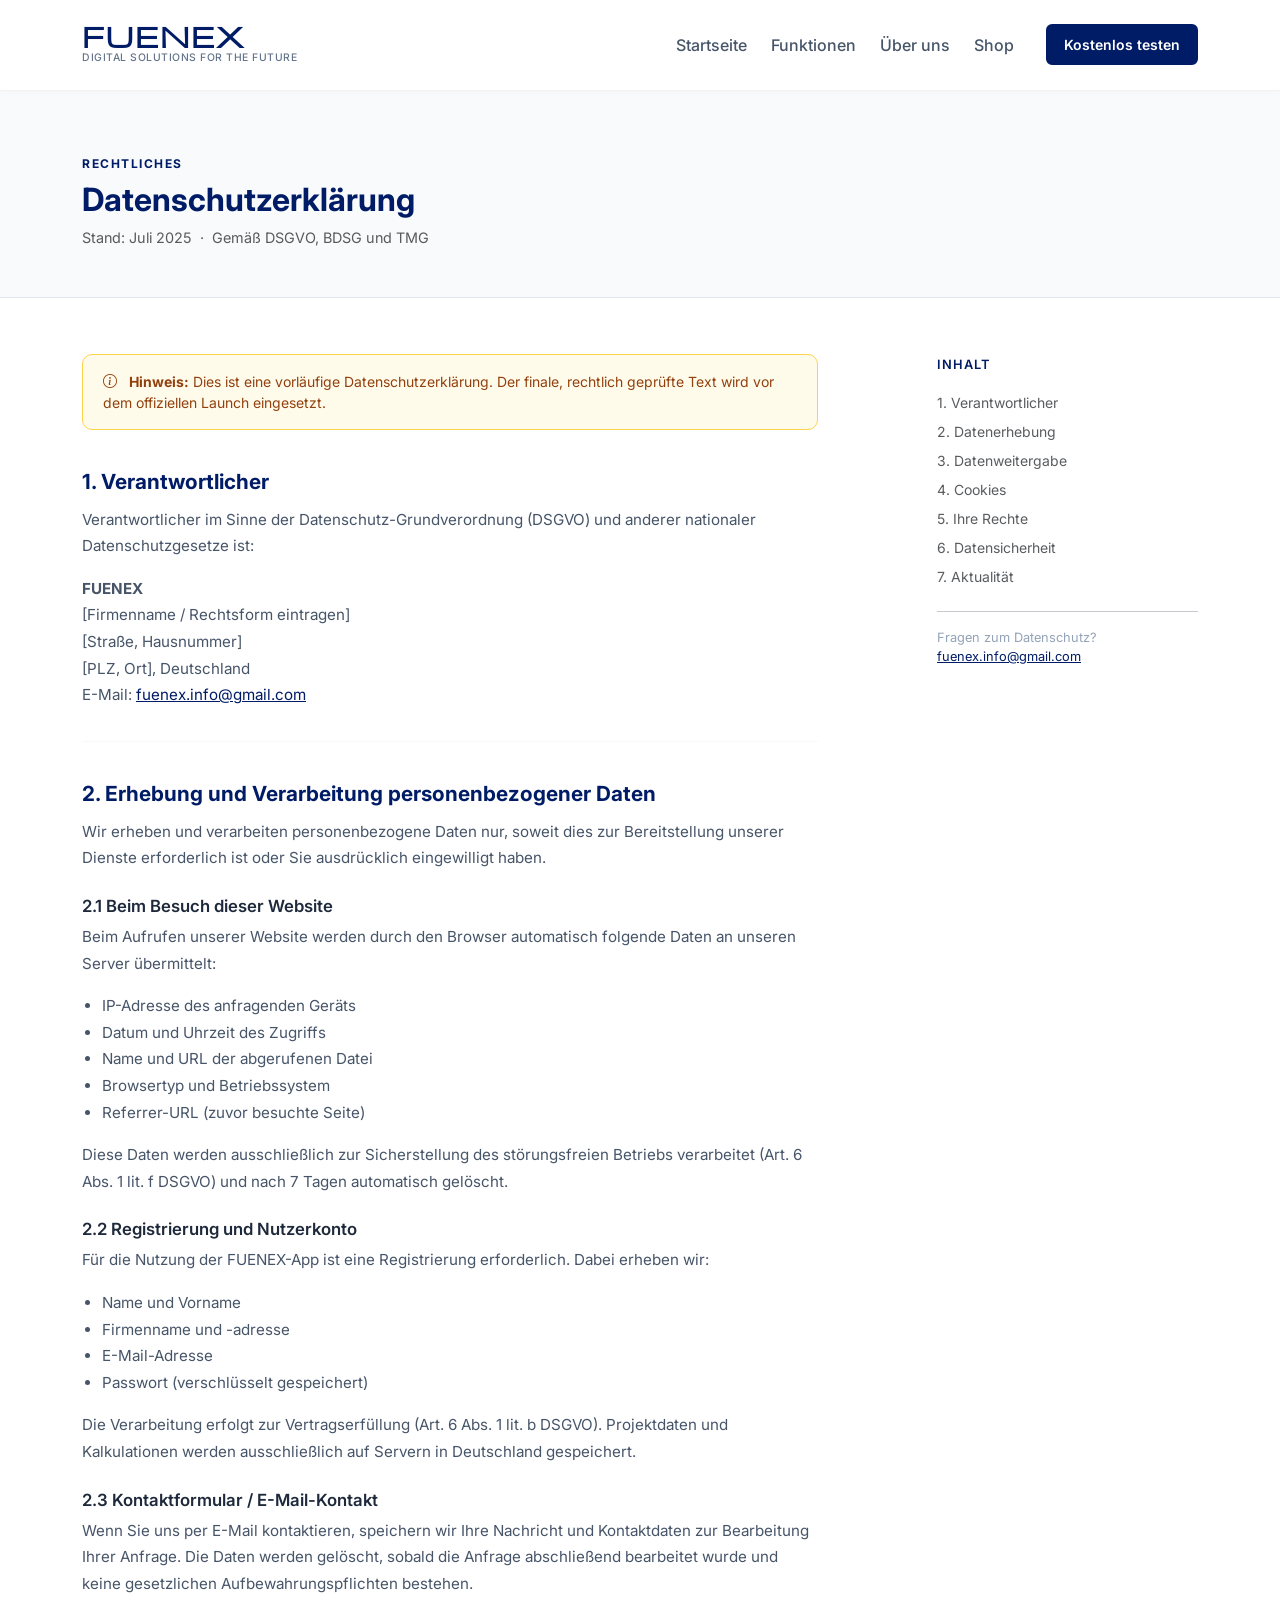
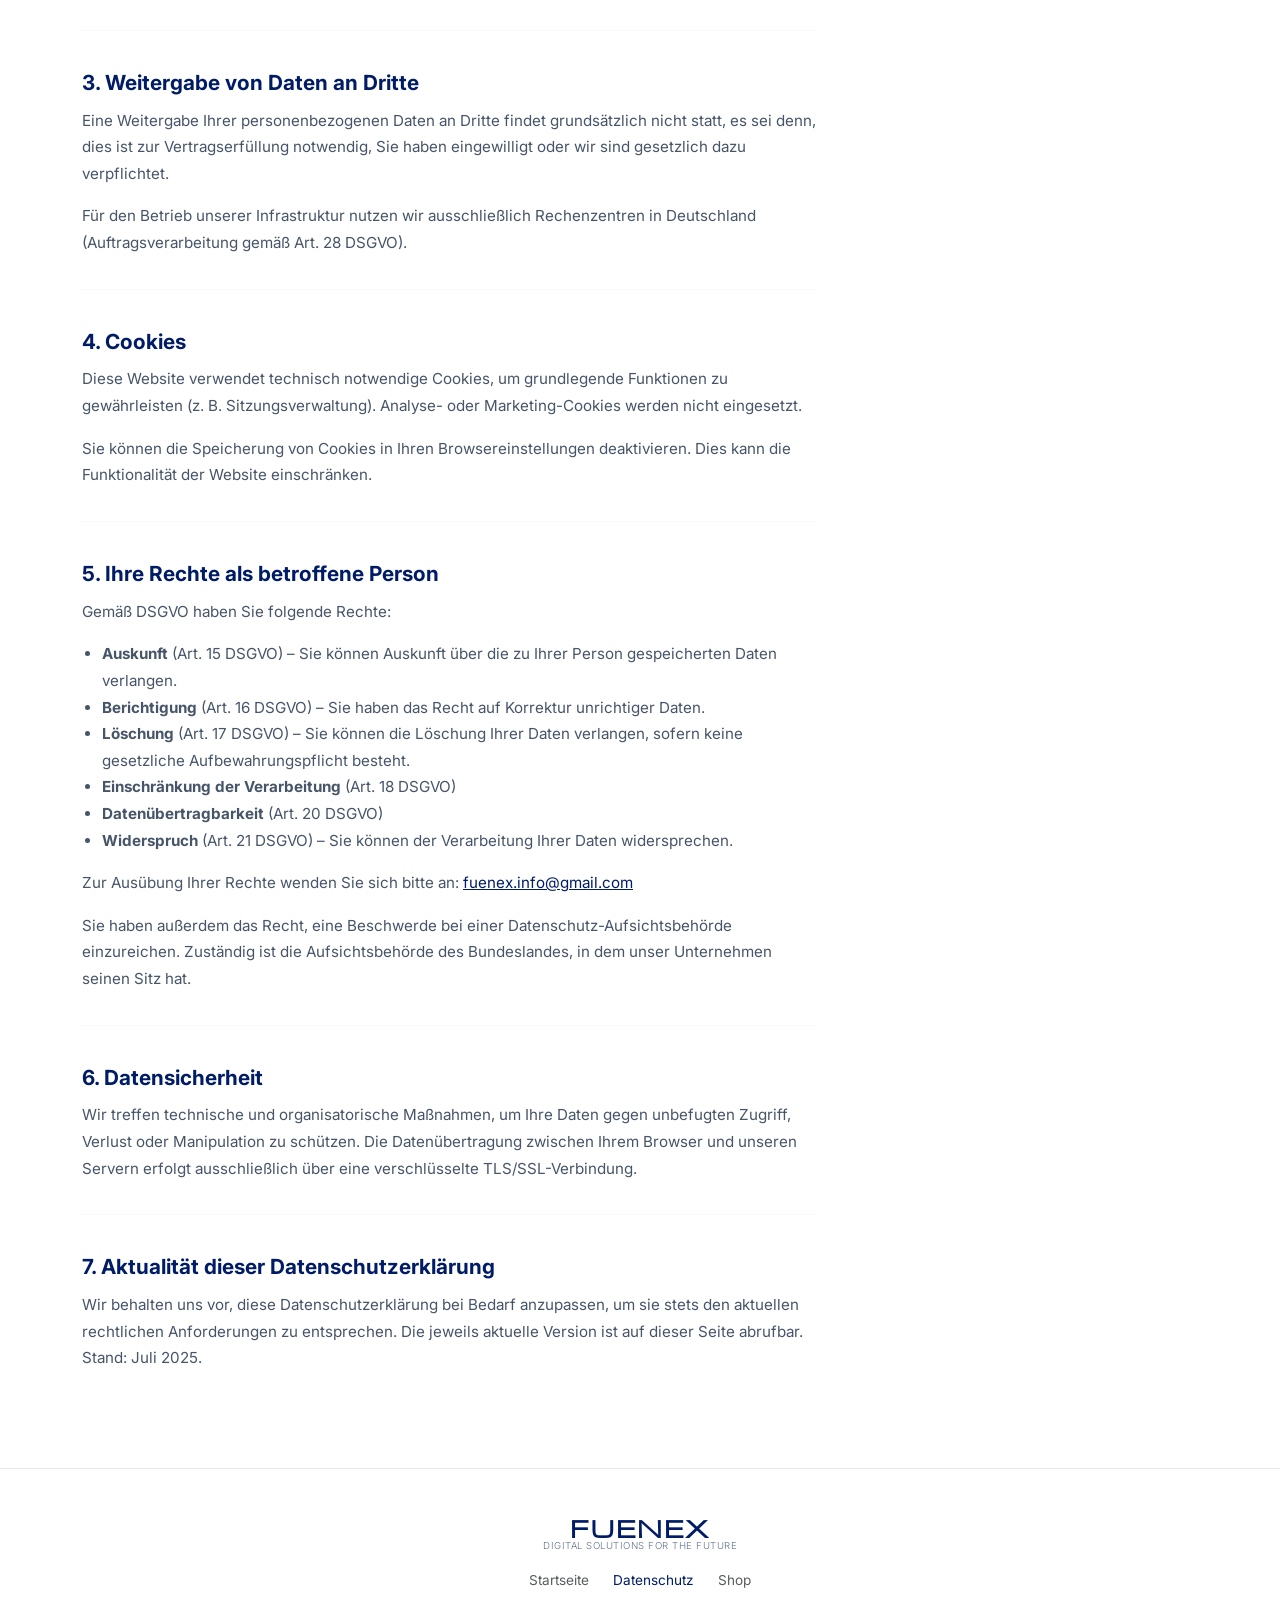
==== datenschutz.html @ 5beebcda "add 2 seite" ====
<!DOCTYPE html>
<html lang="de">

<head>
    <meta charset="UTF-8">
    <meta name="viewport" content="width=device-width, initial-scale=1.0">
    <title>Datenschutzerklärung | FUENEX</title>
    <meta name="description" content="Datenschutzerklärung der FUENEX-Plattform – Informationen zur Verarbeitung personenbezogener Daten gemäß DSGVO.">
    <link rel="canonical" href="https://fuenex.de/datenschutz">
    <meta name="robots" content="noindex, follow">
    <link rel="icon" type="image/svg+xml"
        href="data:image/svg+xml,<svg xmlns=%22http://www.w3.org/2000/svg%22 viewBox=%220 0 100 100%22><rect width=%22100%22 height=%22100%22 rx=%2225%22 fill=%22%23001C66%22/><text y=%2272%22 x=%2227%22 font-family=%22Inter, sans-serif%22 font-size=%2265%22 font-weight=%22800%22 fill=%22%23FFFFFF%22>F</text></svg>">
    <link href="https://cdn.jsdelivr.net/npm/bootstrap@5.3.2/dist/css/bootstrap.min.css" rel="stylesheet">
    <link href="https://cdn.jsdelivr.net/npm/bootstrap-icons@1.11.1/font/bootstrap-icons.css" rel="stylesheet">
    <link rel="preconnect" href="https://fonts.googleapis.com">
    <link rel="preconnect" href="https://fonts.gstatic.com" crossorigin>
    <link href="https://fonts.googleapis.com/css2?family=Inter:wght@300;400;500;600;700;800&family=Michroma&display=swap" rel="stylesheet">
    <link rel="stylesheet" href="styles.css">
    <style>
        html {
            scroll-behavior: smooth;
            scroll-padding-top: 85px;
        }
        .sticky-navbar {
            position: sticky;
            top: 0;
            z-index: 1030;
            background-color: rgba(255, 255, 255, 0.95);
            backdrop-filter: blur(8px);
            border-bottom: 1px solid rgba(0, 0, 0, 0.05);
            box-shadow: 0 2px 10px rgba(0, 0, 0, 0.02);
        }
        .navbar-nav .nav-link {
            color: #475569;
            font-weight: 500;
            transition: color 0.2s ease;
        }
        .navbar-nav .nav-link:hover,
        .navbar-nav .nav-link:focus {
            color: #001C66;
        }
        .page-hero {
            padding: 4rem 0 3rem;
            background-color: #f8fafc;
            border-bottom: 1px solid #e2e8f0;
        }
        .legal-content {
            padding: 3.5rem 0 5rem;
        }
        .legal-content h2 {
            font-size: 1.3rem;
            font-weight: 700;
            color: #001C66;
            margin-top: 2.5rem;
            margin-bottom: 0.75rem;
        }
        .legal-content h3 {
            font-size: 1.05rem;
            font-weight: 600;
            color: #1e293b;
            margin-top: 1.5rem;
            margin-bottom: 0.5rem;
        }
        .legal-content p,
        .legal-content li {
            color: #475569;
            line-height: 1.75;
            font-size: 0.95rem;
        }
        .legal-content ul {
            padding-left: 1.25rem;
        }
        .legal-content a {
            color: #001C66;
        }
        .placeholder-notice {
            background-color: #fffbeb;
            border: 1px solid #fcd34d;
            border-radius: 10px;
            padding: 1rem 1.25rem;
            margin-bottom: 2.5rem;
            font-size: 0.875rem;
            color: #92400e;
        }
        .section-divider {
            border: none;
            border-top: 1px solid #e2e8f0;
            margin: 2rem 0;
        }
    </style>
</head>

<body>

    <nav class="navbar navbar-expand-lg sticky-navbar">
        <div class="container">
            <a class="navbar-brand d-flex flex-column align-items-start" href="index.html">
                <span class="brand-logo">FUENEX</span>
                <span class="brand-sub">Digital Solutions for the Future</span>
            </a>
            <button class="navbar-toggler border-0" type="button" data-bs-toggle="collapse" data-bs-target="#navbarNav"
                aria-controls="navbarNav" aria-expanded="false" aria-label="Toggle navigation">
                <span class="navbar-toggler-icon"></span>
            </button>
            <div class="collapse navbar-collapse" id="navbarNav">
                <ul class="navbar-nav ms-auto align-items-lg-center gap-2 pt-3 pt-lg-0">
                    <li class="nav-item">
                        <a class="nav-link" href="index.html">Startseite</a>
                    </li>
                    <li class="nav-item">
                        <a class="nav-link" href="index.html#funktionen">Funktionen</a>
                    </li>
                    <li class="nav-item">
                        <a class="nav-link" href="index.html#ueber-uns">Über uns</a>
                    </li>
                    <li class="nav-item">
                        <a class="nav-link" href="shop.html">Shop</a>
                    </li>
                    <li class="nav-item ms-lg-3 mt-2 mt-lg-0">
                        <a href="https://home-build.smartsoftsystem.de"
                            class="btn btn-custom-primary btn-sm py-2 px-3 w-100 w-lg-auto text-white">
                            Kostenlos testen
                        </a>
                    </li>
                </ul>
            </div>
        </div>
    </nav>

    <!-- Hero -->
    <section class="page-hero">
        <div class="container">
            <div class="row">
                <div class="col-lg-8">
                    <p class="text-uppercase fw-bold mb-2"
                        style="font-size: 0.75rem; letter-spacing: 1.5px; color: #001C66;">Rechtliches</p>
                    <h1 class="fw-bold mb-2" style="color: #001C66; font-size: 2rem;">Datenschutzerklärung</h1>
                    <p class="text-muted mb-0" style="font-size: 0.9rem;">
                        Stand: Juli 2025 &nbsp;·&nbsp; Gemäß DSGVO, BDSG und TMG
                    </p>
                </div>
            </div>
        </div>
    </section>

    <!-- Основной контент -->
    <section class="legal-content">
        <div class="container">
            <div class="row">
                <div class="col-lg-8">

                    <div class="placeholder-notice">
                        <i class="bi bi-info-circle me-2"></i>
                        <strong>Hinweis:</strong> Dies ist eine vorläufige Datenschutzerklärung.
                        Der finale, rechtlich geprüfte Text wird vor dem offiziellen Launch eingesetzt.
                    </div>

                    <!-- 1. Verantwortlicher -->
                    <h2>1. Verantwortlicher</h2>
                    <p>
                        Verantwortlicher im Sinne der Datenschutz-Grundverordnung (DSGVO) und anderer nationaler
                        Datenschutzgesetze ist:
                    </p>
                    <p>
                        <strong>FUENEX</strong><br>
                        [Firmenname / Rechtsform eintragen]<br>
                        [Straße, Hausnummer]<br>
                        [PLZ, Ort], Deutschland<br>
                        E-Mail: <a href="mailto:fuenex.info@gmail.com">fuenex.info@gmail.com</a>
                    </p>

                    <hr class="section-divider">

                    <!-- 2. Erhebung von Daten -->
                    <h2>2. Erhebung und Verarbeitung personenbezogener Daten</h2>
                    <p>
                        Wir erheben und verarbeiten personenbezogene Daten nur, soweit dies zur Bereitstellung
                        unserer Dienste erforderlich ist oder Sie ausdrücklich eingewilligt haben.
                    </p>

                    <h3>2.1 Beim Besuch dieser Website</h3>
                    <p>
                        Beim Aufrufen unserer Website werden durch den Browser automatisch folgende Daten
                        an unseren Server übermittelt:
                    </p>
                    <ul>
                        <li>IP-Adresse des anfragenden Geräts</li>
                        <li>Datum und Uhrzeit des Zugriffs</li>
                        <li>Name und URL der abgerufenen Datei</li>
                        <li>Browsertyp und Betriebssystem</li>
                        <li>Referrer-URL (zuvor besuchte Seite)</li>
                    </ul>
                    <p>
                        Diese Daten werden ausschließlich zur Sicherstellung des störungsfreien Betriebs
                        verarbeitet (Art. 6 Abs. 1 lit. f DSGVO) und nach 7 Tagen automatisch gelöscht.
                    </p>

                    <h3>2.2 Registrierung und Nutzerkonto</h3>
                    <p>
                        Für die Nutzung der FUENEX-App ist eine Registrierung erforderlich. Dabei erheben wir:
                    </p>
                    <ul>
                        <li>Name und Vorname</li>
                        <li>Firmenname und -adresse</li>
                        <li>E-Mail-Adresse</li>
                        <li>Passwort (verschlüsselt gespeichert)</li>
                    </ul>
                    <p>
                        Die Verarbeitung erfolgt zur Vertragserfüllung (Art. 6 Abs. 1 lit. b DSGVO).
                        Projektdaten und Kalkulationen werden ausschließlich auf Servern in Deutschland gespeichert.
                    </p>

                    <h3>2.3 Kontaktformular / E-Mail-Kontakt</h3>
                    <p>
                        Wenn Sie uns per E-Mail kontaktieren, speichern wir Ihre Nachricht und Kontaktdaten
                        zur Bearbeitung Ihrer Anfrage. Die Daten werden gelöscht, sobald die Anfrage
                        abschließend bearbeitet wurde und keine gesetzlichen Aufbewahrungspflichten bestehen.
                    </p>

                    <hr class="section-divider">

                    <!-- 3. Weitergabe -->
                    <h2>3. Weitergabe von Daten an Dritte</h2>
                    <p>
                        Eine Weitergabe Ihrer personenbezogenen Daten an Dritte findet grundsätzlich nicht statt,
                        es sei denn, dies ist zur Vertragserfüllung notwendig, Sie haben eingewilligt oder
                        wir sind gesetzlich dazu verpflichtet.
                    </p>
                    <p>
                        Für den Betrieb unserer Infrastruktur nutzen wir ausschließlich Rechenzentren in
                        Deutschland (Auftragsverarbeitung gemäß Art. 28 DSGVO).
                    </p>

                    <hr class="section-divider">

                    <!-- 4. Cookies -->
                    <h2>4. Cookies</h2>
                    <p>
                        Diese Website verwendet technisch notwendige Cookies, um grundlegende Funktionen
                        zu gewährleisten (z. B. Sitzungsverwaltung). Analyse- oder Marketing-Cookies
                        werden nicht eingesetzt.
                    </p>
                    <p>
                        Sie können die Speicherung von Cookies in Ihren Browsereinstellungen deaktivieren.
                        Dies kann die Funktionalität der Website einschränken.
                    </p>

                    <hr class="section-divider">

                    <!-- 5. Rechte -->
                    <h2>5. Ihre Rechte als betroffene Person</h2>
                    <p>Gemäß DSGVO haben Sie folgende Rechte:</p>
                    <ul>
                        <li><strong>Auskunft</strong> (Art. 15 DSGVO) – Sie können Auskunft über die zu Ihrer Person gespeicherten Daten verlangen.</li>
                        <li><strong>Berichtigung</strong> (Art. 16 DSGVO) – Sie haben das Recht auf Korrektur unrichtiger Daten.</li>
                        <li><strong>Löschung</strong> (Art. 17 DSGVO) – Sie können die Löschung Ihrer Daten verlangen, sofern keine gesetzliche Aufbewahrungspflicht besteht.</li>
                        <li><strong>Einschränkung der Verarbeitung</strong> (Art. 18 DSGVO)</li>
                        <li><strong>Datenübertragbarkeit</strong> (Art. 20 DSGVO)</li>
                        <li><strong>Widerspruch</strong> (Art. 21 DSGVO) – Sie können der Verarbeitung Ihrer Daten widersprechen.</li>
                    </ul>
                    <p>
                        Zur Ausübung Ihrer Rechte wenden Sie sich bitte an:
                        <a href="mailto:fuenex.info@gmail.com">fuenex.info@gmail.com</a>
                    </p>
                    <p>
                        Sie haben außerdem das Recht, eine Beschwerde bei einer Datenschutz-Aufsichtsbehörde
                        einzureichen. Zuständig ist die Aufsichtsbehörde des Bundeslandes, in dem unser
                        Unternehmen seinen Sitz hat.
                    </p>

                    <hr class="section-divider">

                    <!-- 6. Datensicherheit -->
                    <h2>6. Datensicherheit</h2>
                    <p>
                        Wir treffen technische und organisatorische Maßnahmen, um Ihre Daten gegen unbefugten
                        Zugriff, Verlust oder Manipulation zu schützen. Die Datenübertragung zwischen Ihrem
                        Browser und unseren Servern erfolgt ausschließlich über eine verschlüsselte
                        TLS/SSL-Verbindung.
                    </p>

                    <hr class="section-divider">

                    <!-- 7. Aktualität -->
                    <h2>7. Aktualität dieser Datenschutzerklärung</h2>
                    <p>
                        Wir behalten uns vor, diese Datenschutzerklärung bei Bedarf anzupassen, um sie
                        stets den aktuellen rechtlichen Anforderungen zu entsprechen. Die jeweils aktuelle
                        Version ist auf dieser Seite abrufbar. Stand: Juli 2025.
                    </p>

                </div>

                <!-- Боковая панель навигации по странице -->
                <div class="col-lg-3 offset-lg-1 d-none d-lg-block">
                    <div style="position: sticky; top: 100px;">
                        <p class="fw-semibold mb-3" style="font-size: 0.8rem; letter-spacing: 1px; text-transform: uppercase; color: #001C66;">Inhalt</p>
                        <nav class="d-flex flex-column gap-2">
                            <a href="#" onclick="document.querySelector('h2').scrollIntoView({behavior:'smooth'}); return false;"
                                class="text-muted text-decoration-none" style="font-size: 0.875rem;">1. Verantwortlicher</a>
                            <a href="#" class="text-muted text-decoration-none" style="font-size: 0.875rem;">2. Datenerhebung</a>
                            <a href="#" class="text-muted text-decoration-none" style="font-size: 0.875rem;">3. Datenweitergabe</a>
                            <a href="#" class="text-muted text-decoration-none" style="font-size: 0.875rem;">4. Cookies</a>
                            <a href="#" class="text-muted text-decoration-none" style="font-size: 0.875rem;">5. Ihre Rechte</a>
                            <a href="#" class="text-muted text-decoration-none" style="font-size: 0.875rem;">6. Datensicherheit</a>
                            <a href="#" class="text-muted text-decoration-none" style="font-size: 0.875rem;">7. Aktualität</a>
                        </nav>
                        <hr class="mt-4 mb-3">
                        <p style="font-size: 0.8rem; color: #94a3b8; line-height: 1.5;">
                            Fragen zum Datenschutz?<br>
                            <a href="mailto:fuenex.info@gmail.com" style="color: #001C66; font-size: 0.8rem;">fuenex.info@gmail.com</a>
                        </p>
                    </div>
                </div>
            </div>
        </div>
    </section>

    <!-- Футер -->
    <footer class="text-center">
        <div class="container">
            <div class="d-flex flex-column align-items-center mb-3">
                <span class="brand-logo"
                    style="font-weight: 800; font-size: 1.4rem; letter-spacing: 2px; color: var(--primary-color);">FUENEX</span>
                <span class="brand-sub"
                    style="font-size: 0.6rem; letter-spacing: 0.5px; text-transform: uppercase; color: #64748b;">Digital
                    Solutions for the Future</span>
            </div>
            <div class="d-flex justify-content-center gap-4">
                <a href="index.html" class="text-muted small text-decoration-none" style="font-size: 0.85rem;">Startseite</a>
                <a href="datenschutz.html" class="text-muted small text-decoration-none" style="font-size: 0.85rem; color: #001C66 !important;">Datenschutz</a>
                <a href="shop.html" class="text-muted small text-decoration-none" style="font-size: 0.85rem;">Shop</a>
            </div>
        </div>
    </footer>

    <script src="https://cdn.jsdelivr.net/npm/bootstrap@5.3.2/dist/js/bootstrap.bundle.min.js"></script>
</body>

</html>
---- styles.css ----
:root {
    --primary-color: #001C66;
    /* Темно-синий бренд-цвет */
    --accent-color: #0d6efd;
    --text-dark: #1e293b;
}

body {
    font-family: 'Inter', sans-serif;
    color: var(--text-dark);
    background-color: #ffffff;
    overflow-x: hidden;
}

html {
    scroll-behavior: smooth;
    /* Высота хедера ~80px. Добавляем отступ, чтобы хедер не перекрывал заголовки секций при клике */
    scroll-padding-top: 85px; 
}

/* Фиксируем белый фон и тень для закрепленной шапки */
.sticky-navbar {
    position: sticky;
    top: 0;
    z-index: 1030;
    background-color: rgba(255, 255, 255, 0.95);
    backdrop-filter: blur(8px);
    border-bottom: 1px solid rgba(0, 0, 0, 0.05);
    box-shadow: 0 2px 10px rgba(0, 0, 0, 0.02);
}

.navbar-nav .nav-link {
    color: #475569;
    font-weight: 500;
    transition: color 0.2s ease;
}

.navbar-nav .nav-link:hover,
.navbar-nav .nav-link:focus {
    color: #001C66;
}

/* Навигация */
.navbar {
    padding: 1.2rem 0;
    background-color: #ffffff;
    position: relative;
    z-index: 10;
}

.navbar-brand .brand-logo {
    font-weight: 800;
    font-size: 1.6rem;
    letter-spacing: 2px;
    color: var(--primary-color);
    line-height: 1;
}

.navbar-brand .brand-sub {
    font-size: 0.65rem;
    font-weight: 500;
    color: #64748b;
    letter-spacing: 0.5px;
    text-transform: uppercase;
}

/* --- СТИЛИЗАЦИЯ ЛОГОТИПА ШРИФТОМ MICHROMA --- */
.brand-logo {
    font-family: 'Michroma', sans-serif;
    font-size: 1.4rem;
    /* Шрифт Michroma довольно широкий, поэтому 1.4rem — оптимальный размер */
    letter-spacing: 1px;
    color: var(--primary-color);
    line-height: 1;
    text-transform: uppercase;
    display: inline-block;
}

.brand-sub {
    font-size: 0.65rem;
    font-weight: 300;
    color: #64748b;
    letter-spacing: 0.5px;
    text-transform: uppercase;
}

/* --- ПЕРВЫЙ ЭКРАН (HERO) НА ВЕСЬ ЭКРАН --- */
.hero-section {
    position: relative;
    width: 100%;
    /* Минимальная высота блока */
    min-height: 850px;
    display: flex;
    align-items: center;
    /* Картинка на весь фон + градиент для читаемости текста */
    background-image:
        linear-gradient(90deg, rgba(255, 255, 255, 0.95) 0%, rgba(255, 255, 255, 0.7) 45%, rgba(255, 255, 255, 0) 80%),
        url('fuenex_main.jpg');
    background-size: cover;
    background-position: center;
    background-repeat: no-repeat;
}

/* Мобильная версия первого экрана */
@media (max-width: 991px) {
    .hero-section {
        padding: 4rem 0 10rem 0;
        /* На мобильных градиент идет сверху вниз, чтобы текст читался, а внизу была видна картинка */
        background-image:
            linear-gradient(180deg, rgba(255, 255, 255, 0.95) 0%, rgba(255, 255, 255, 0.8) 50%, rgba(255, 255, 255, 0) 100%),
            url('fuenex_main.jpg');
        background-position: center right;
    }
}

.hero-title {
    font-weight: 500;
    font-size: 3.5rem;
    color: var(--primary-color);
    line-height: 1.15;
    margin-bottom: 1.5rem;
}

@media (max-width: 991px) {
    .hero-title {
        font-size: 2.8rem;
    }
}

.hero-subtitle {
    font-size: 1.25rem;
    color: #475569;
    margin-bottom: 2.5rem;
    font-weight: 500;
}

/* Кнопки */
.btn-custom-primary {
    background-color: var(--primary-color);
    color: #ffffff;
    font-weight: 600;
    padding: 0.8rem 1.8rem;
    border-radius: 6px;
    border: 2px solid var(--primary-color);
    transition: all 0.2s ease-in-out;
    text-decoration: none;
}

.btn-custom-primary:hover {
    background-color: #001242;
    border-color: #001242;
    color: #ffffff;
}

.btn-custom-outline {
    background-color: transparent;
    color: var(--primary-color);
    font-weight: 600;
    padding: 0.8rem 1.8rem;
    border-radius: 6px;
    border: 2px solid var(--primary-color);
    transition: all 0.2s ease-in-out;
    text-decoration: none;
}

.btn-custom-outline:hover {
    background-color: var(--primary-color);
    color: #ffffff;
}

/* --- БЛОК ПРОЦЕССА (Шаги 1-4) --- */
.process-section {
    padding: 5rem 0;
    background-color: #ffffff;
    border-top: 1px solid #f1f5f9;
}

.step-container {
    text-align: center;
    position: relative;
}

@media (min-width: 992px) {
    .step-container:not(:last-child)::after {
        content: '';
        position: absolute;
        top: 25%;
        right: -15%;
        width: 30%;
        height: 2px;
        border-top: 2px dashed #cbd5e1;
        z-index: 1;
    }
}

.step-icon-wrapper {
    width: 80px;
    height: 80px;
    margin: 0 auto 1.5rem auto;
    display: flex;
    align-items: center;
    justify-content: center;
    background-color: #ffffff;
    z-index: 2;
    position: relative;
}

/* --- УНИВЕРСАЛЬНЫЙ ЦВЕТ И РАЗМЕР ДЛЯ ИКОНОК --- */
.step-icon-wrapper svg {
    width: 50px;
    height: 50px;
}

/* Окрашивание для иконок с заливкой (Font Awesome - Шаги 1, 2, 4) */
.step-icon-wrapper svg path {
    fill: var(--primary-color);
}

/* Окрашивание для контурных иконок (Шаг 3) */
.step-icon-wrapper svg[stroke="currentColor"] {
    stroke: var(--primary-color) !important;
}

.step-icon-wrapper svg[stroke="currentColor"] path {
    stroke: var(--primary-color) !important;
    fill: none !important;
    /* Отменяем заливку для контурных иконок */
}

.step-number {
    display: inline-flex;
    align-items: center;
    justify-content: center;
    width: 28px;
    height: 28px;
    background-color: #e2e8f0;
    color: var(--primary-color);
    border-radius: 50%;
    font-weight: 700;
    font-size: 0.85rem;
    margin-bottom: 0.75rem;
}

.step-text {
    font-weight: 600;
    font-size: 1rem;
    color: var(--text-dark);
}

/* --- ВТОРАЯ СЕКЦИЯ (CTA ПЕРЕД ПОДВАЛОМ) НА ВЕСЬ ЭКРАН --- */
.cta-section {
    position: relative;
    width: 100%;
    min-height: 550px;
    padding: 6rem 0;
    display: flex;
    align-items: center;
    /* Картинка плитки на весь фон */
    background-image:
        linear-gradient(90deg, rgba(255, 255, 255, 0.95) 0%, rgba(255, 255, 255, 0.7) 45%, rgba(255, 255, 255, 0) 100%),
        url('fuenex_befor_footer.jpg');
    background-size: cover;
    background-position: center;
    background-repeat: no-repeat;
}

.button_contact_us {
    background-color: #dbdbdb;
}

/* Мобильная версия второй секции */
@media (max-width: 991px) {
    .cta-section {
        padding: 4rem 0 10rem 0;
        background-image:
            linear-gradient(180deg, rgba(255, 255, 255, 0.95) 0%, rgba(255, 255, 255, 0.8) 50%, rgba(255, 255, 255, 0) 100%),
            url('fuenex_befor_footer.jpg');
        background-position: center;
    }
}

.cta-title {
    font-weight: 700;
    font-size: 2.2rem;
    color: var(--primary-color);
    line-height: 1.3;
    margin-bottom: 2rem;
}

/* Подвал */
footer {
    padding: 3rem 0;
    background-color: #ffffff;
    border-top: 1px solid #e2e8f0;
}
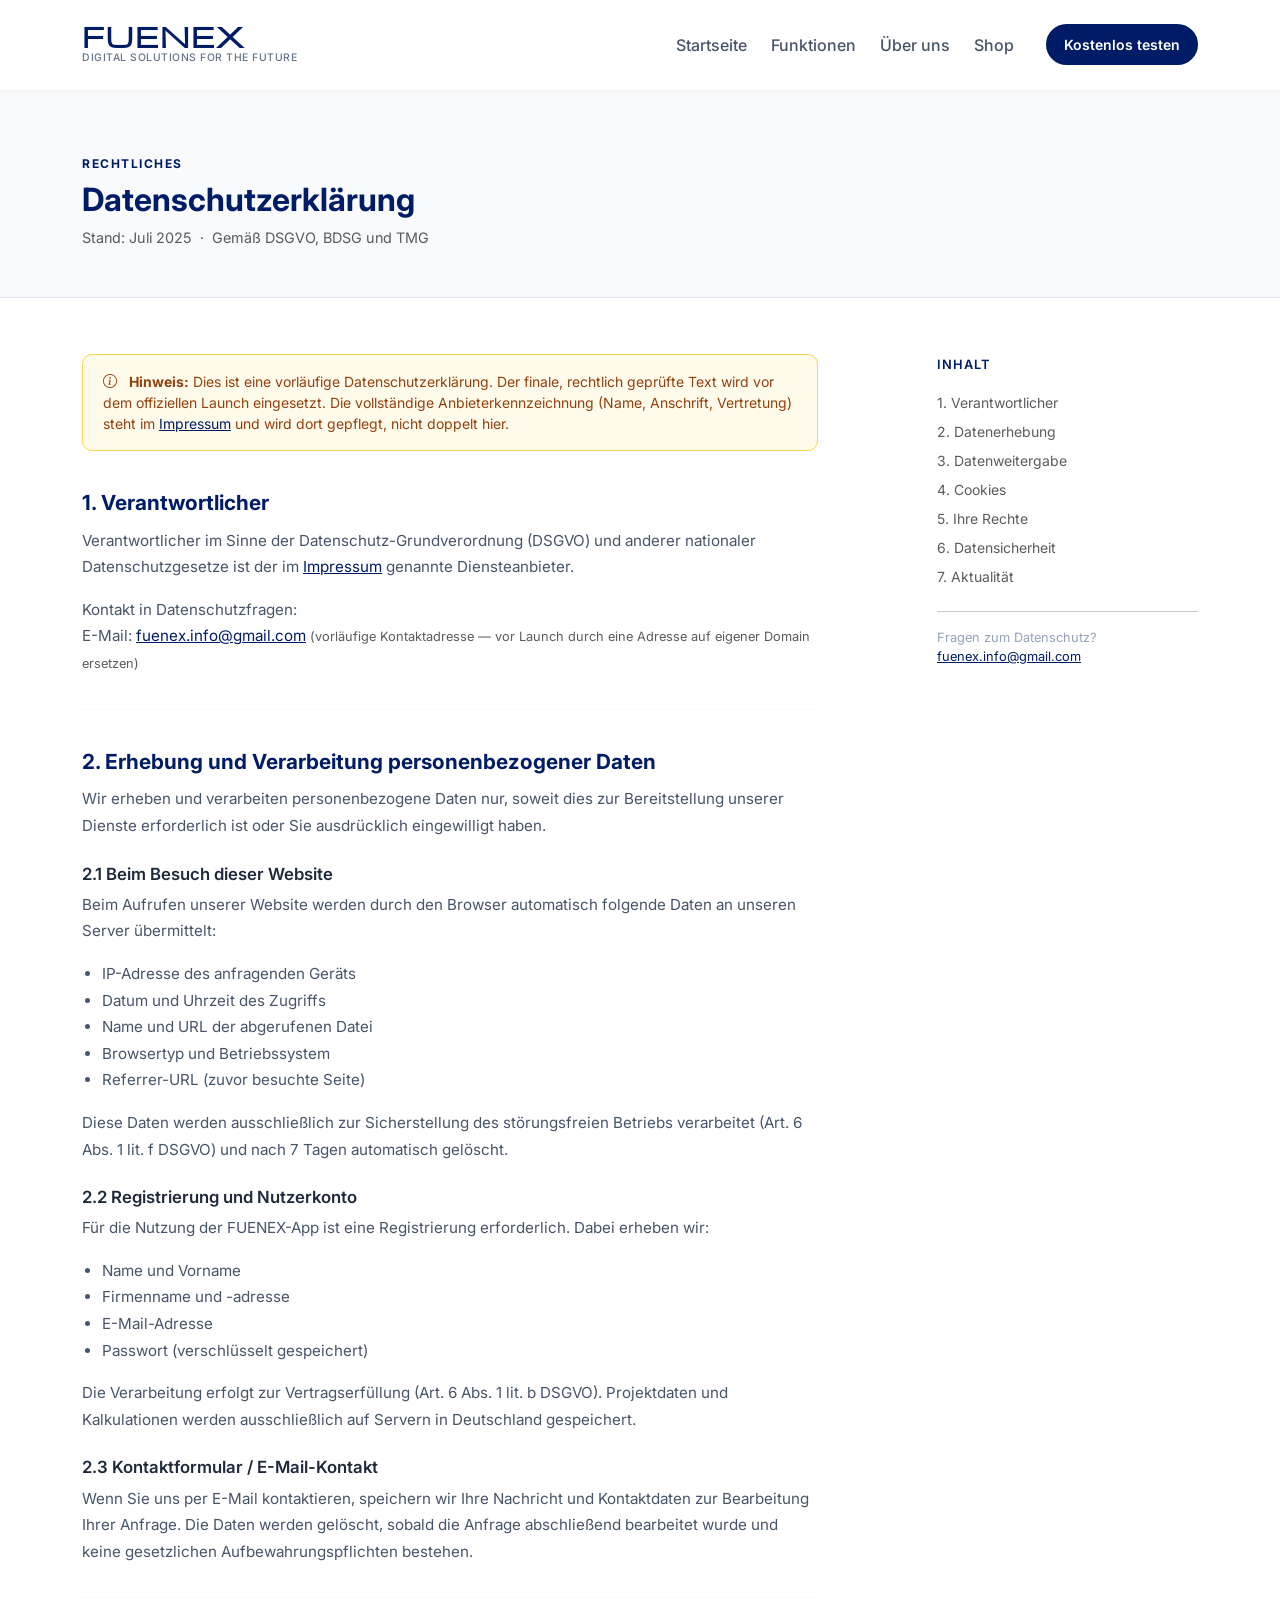
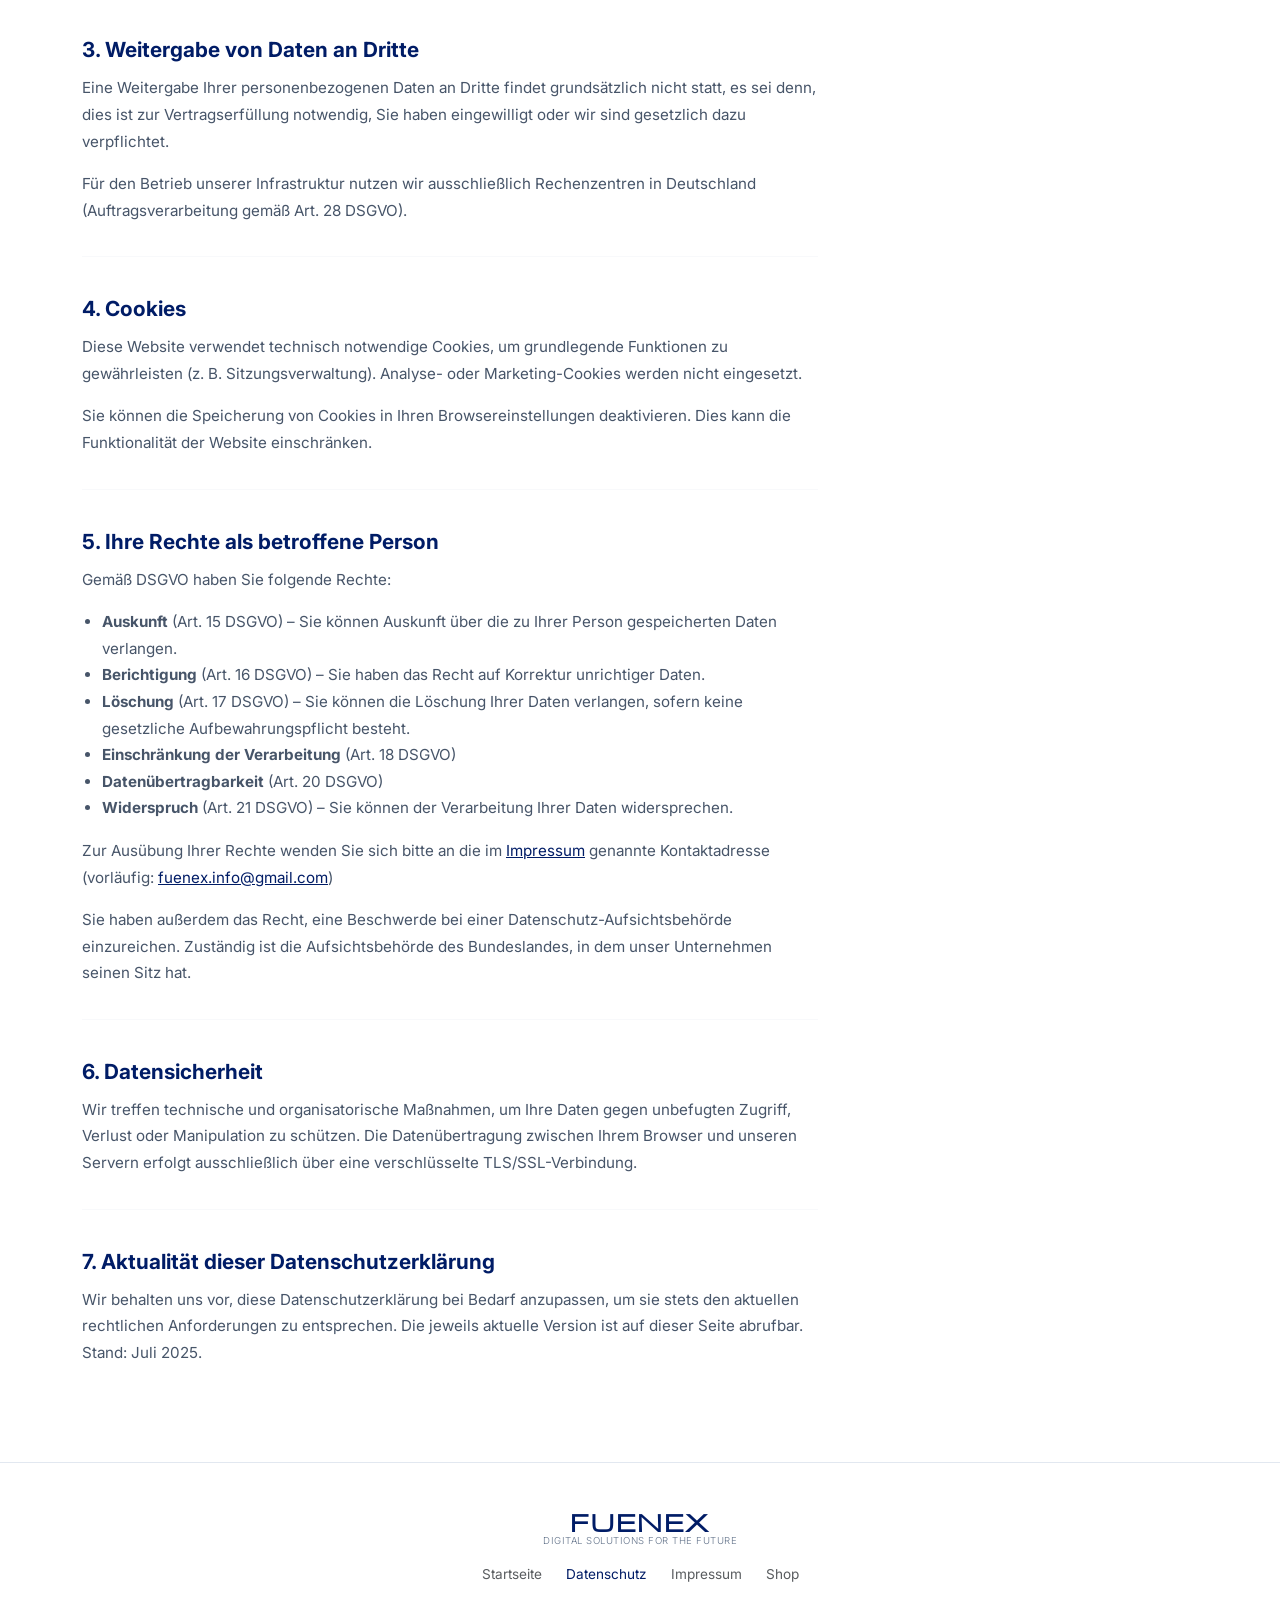
==== commit e536ddf8: "add impresum" ====
--- a/datenschutz.html
+++ b/datenschutz.html
@@ -153,20 +153,20 @@
                         <i class="bi bi-info-circle me-2"></i>
                         <strong>Hinweis:</strong> Dies ist eine vorläufige Datenschutzerklärung.
                         Der finale, rechtlich geprüfte Text wird vor dem offiziellen Launch eingesetzt.
+                        Die vollständige Anbieterkennzeichnung (Name, Anschrift, Vertretung) steht im
+                        <a href="impressum.html">Impressum</a> und wird dort gepflegt, nicht doppelt hier.
                     </div>
 
                     <!-- 1. Verantwortlicher -->
                     <h2>1. Verantwortlicher</h2>
                     <p>
                         Verantwortlicher im Sinne der Datenschutz-Grundverordnung (DSGVO) und anderer nationaler
-                        Datenschutzgesetze ist:
-                    </p>
-                    <p>
-                        <strong>FUENEX</strong><br>
-                        [Firmenname / Rechtsform eintragen]<br>
-                        [Straße, Hausnummer]<br>
-                        [PLZ, Ort], Deutschland<br>
+                        Datenschutzgesetze ist der im <a href="impressum.html">Impressum</a> genannte Diensteanbieter.
+                    </p>
+                    <p>
+                        Kontakt in Datenschutzfragen:<br>
                         E-Mail: <a href="mailto:fuenex.info@gmail.com">fuenex.info@gmail.com</a>
+                        <span class="text-muted" style="font-size: 0.8rem;">(vorläufige Kontaktadresse — vor Launch durch eine Adresse auf eigener Domain ersetzen)</span>
                     </p>
 
                     <hr class="section-divider">
@@ -259,8 +259,8 @@
                         <li><strong>Widerspruch</strong> (Art. 21 DSGVO) – Sie können der Verarbeitung Ihrer Daten widersprechen.</li>
                     </ul>
                     <p>
-                        Zur Ausübung Ihrer Rechte wenden Sie sich bitte an:
-                        <a href="mailto:fuenex.info@gmail.com">fuenex.info@gmail.com</a>
+                        Zur Ausübung Ihrer Rechte wenden Sie sich bitte an die im <a href="impressum.html">Impressum</a> genannte Kontaktadresse
+                        (vorläufig: <a href="mailto:fuenex.info@gmail.com">fuenex.info@gmail.com</a>)
                     </p>
                     <p>
                         Sie haben außerdem das Recht, eine Beschwerde bei einer Datenschutz-Aufsichtsbehörde
@@ -329,6 +329,7 @@
             <div class="d-flex justify-content-center gap-4">
                 <a href="index.html" class="text-muted small text-decoration-none" style="font-size: 0.85rem;">Startseite</a>
                 <a href="datenschutz.html" class="text-muted small text-decoration-none" style="font-size: 0.85rem; color: #001C66 !important;">Datenschutz</a>
+                <a href="impressum.html" class="text-muted small text-decoration-none" style="font-size: 0.85rem;">Impressum</a>
                 <a href="shop.html" class="text-muted small text-decoration-none" style="font-size: 0.85rem;">Shop</a>
             </div>
         </div>
--- a/styles.css
+++ b/styles.css
@@ -140,7 +140,7 @@
     color: #ffffff;
     font-weight: 600;
     padding: 0.8rem 1.8rem;
-    border-radius: 6px;
+    border-radius: 50px;
     border: 2px solid var(--primary-color);
     transition: all 0.2s ease-in-out;
     text-decoration: none;
@@ -157,7 +157,7 @@
     color: var(--primary-color);
     font-weight: 600;
     padding: 0.8rem 1.8rem;
-    border-radius: 6px;
+    border-radius: 50px;
     border: 2px solid var(--primary-color);
     transition: all 0.2s ease-in-out;
     text-decoration: none;
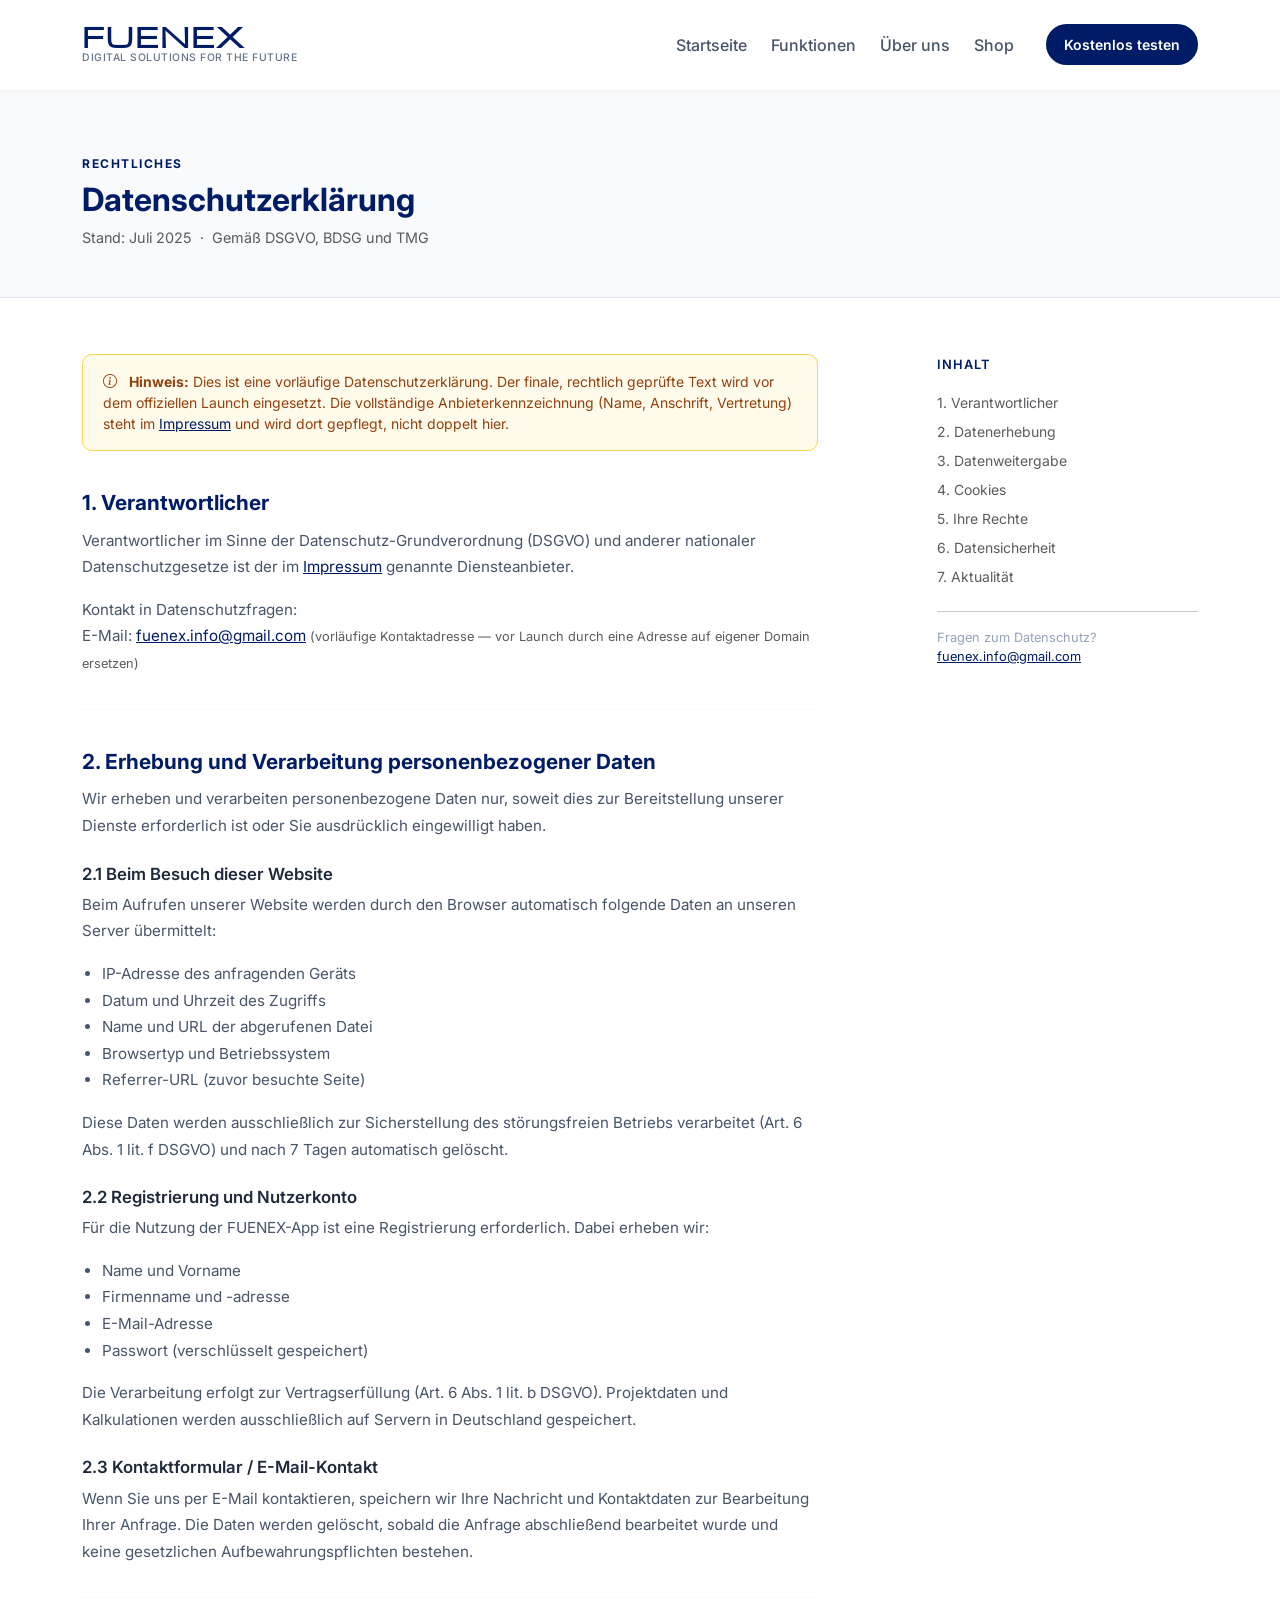
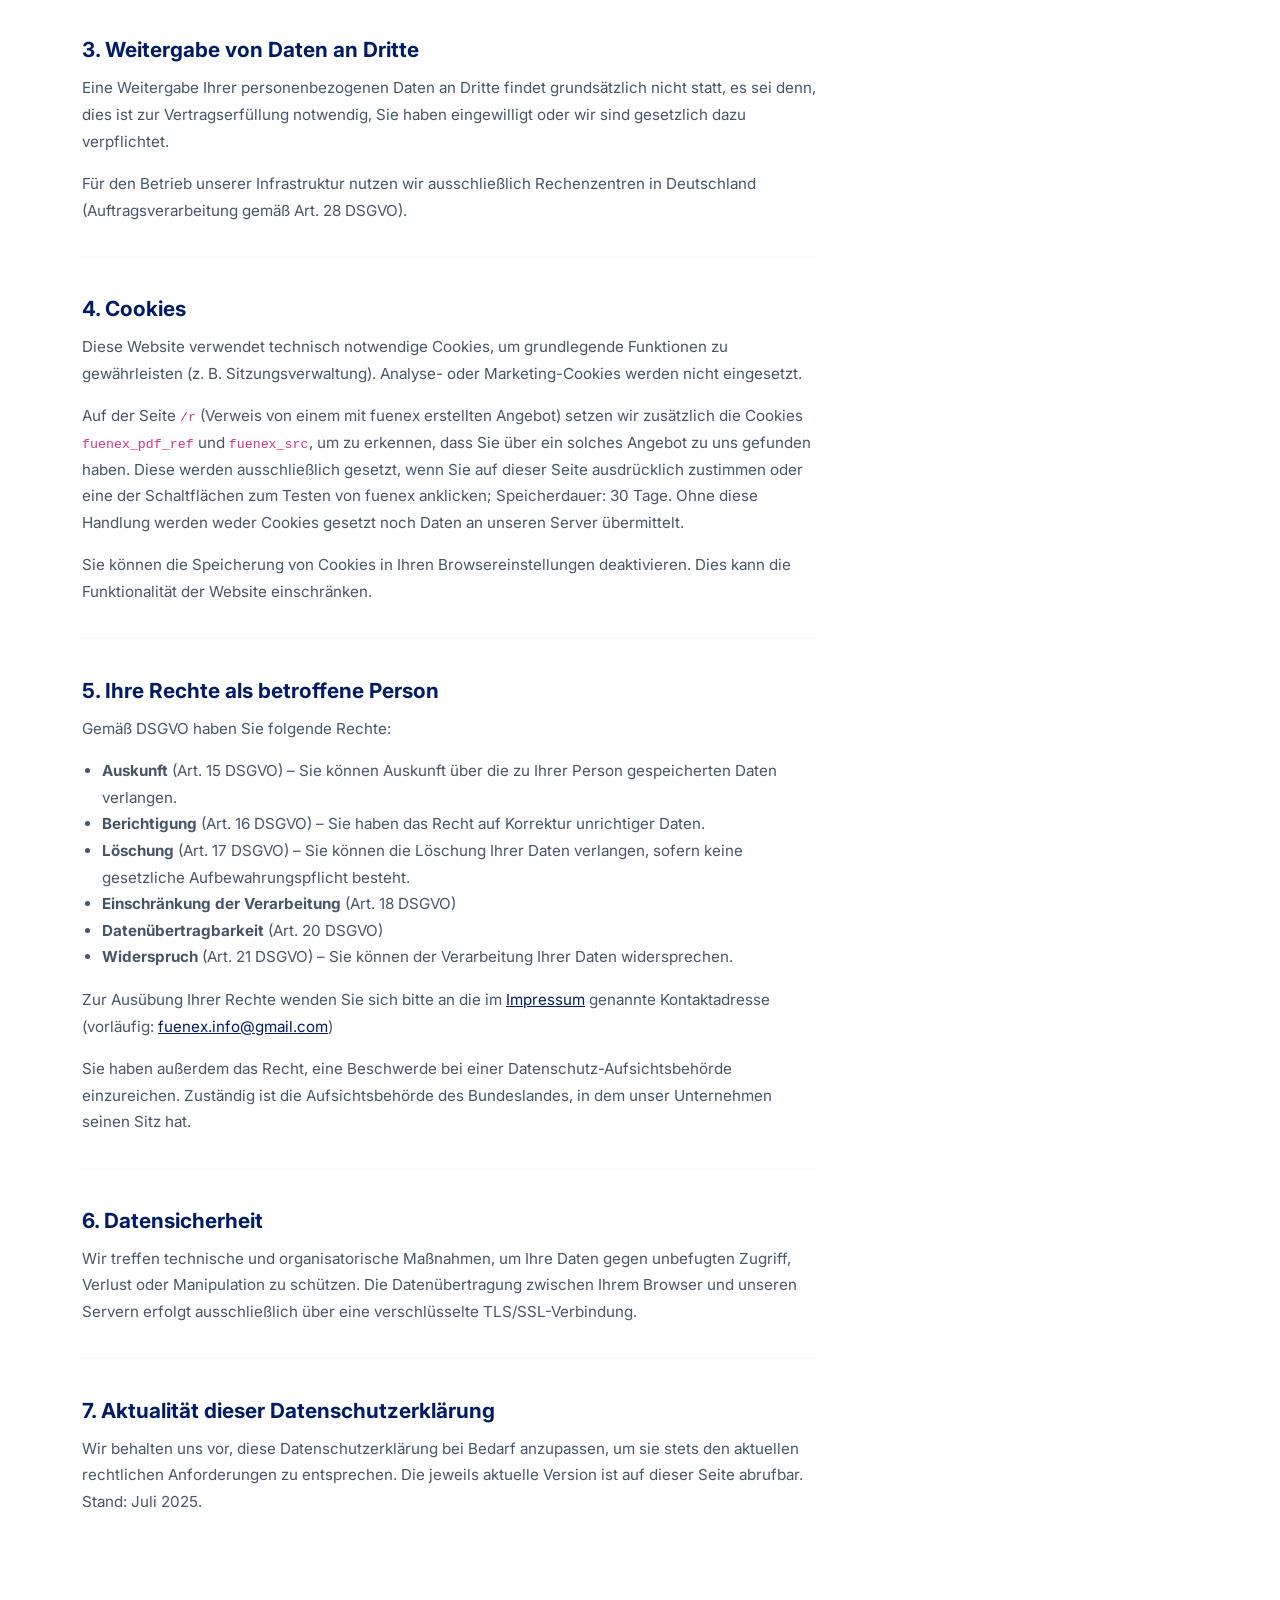
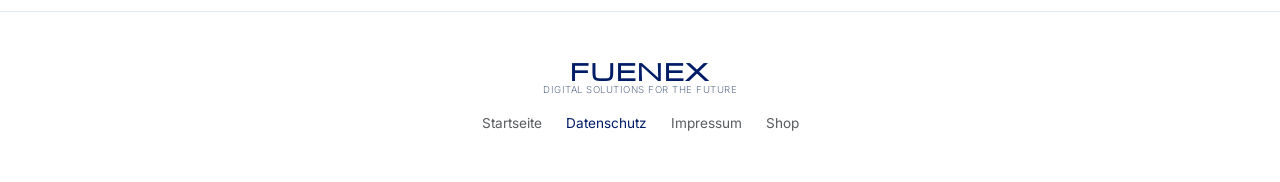
==== commit ea807a9e: "fix(privacy): remove dead PostHog stub, gate QR-attribution ping on consent Three pages (index.html," ====
--- a/datenschutz.html
+++ b/datenschutz.html
@@ -239,6 +239,15 @@
                         Diese Website verwendet technisch notwendige Cookies, um grundlegende Funktionen
                         zu gewährleisten (z. B. Sitzungsverwaltung). Analyse- oder Marketing-Cookies
                         werden nicht eingesetzt.
+                    </p>
+                    <p>
+                        Auf der Seite <code>/r</code> (Verweis von einem mit fuenex erstellten Angebot)
+                        setzen wir zusätzlich die Cookies <code>fuenex_pdf_ref</code> und
+                        <code>fuenex_src</code>, um zu erkennen, dass Sie über ein solches Angebot zu
+                        uns gefunden haben. Diese werden ausschließlich gesetzt, wenn Sie auf dieser
+                        Seite ausdrücklich zustimmen oder eine der Schaltflächen zum Testen von fuenex
+                        anklicken; Speicherdauer: 30 Tage. Ohne diese Handlung werden weder Cookies
+                        gesetzt noch Daten an unseren Server übermittelt.
                     </p>
                     <p>
                         Sie können die Speicherung von Cookies in Ihren Browsereinstellungen deaktivieren.
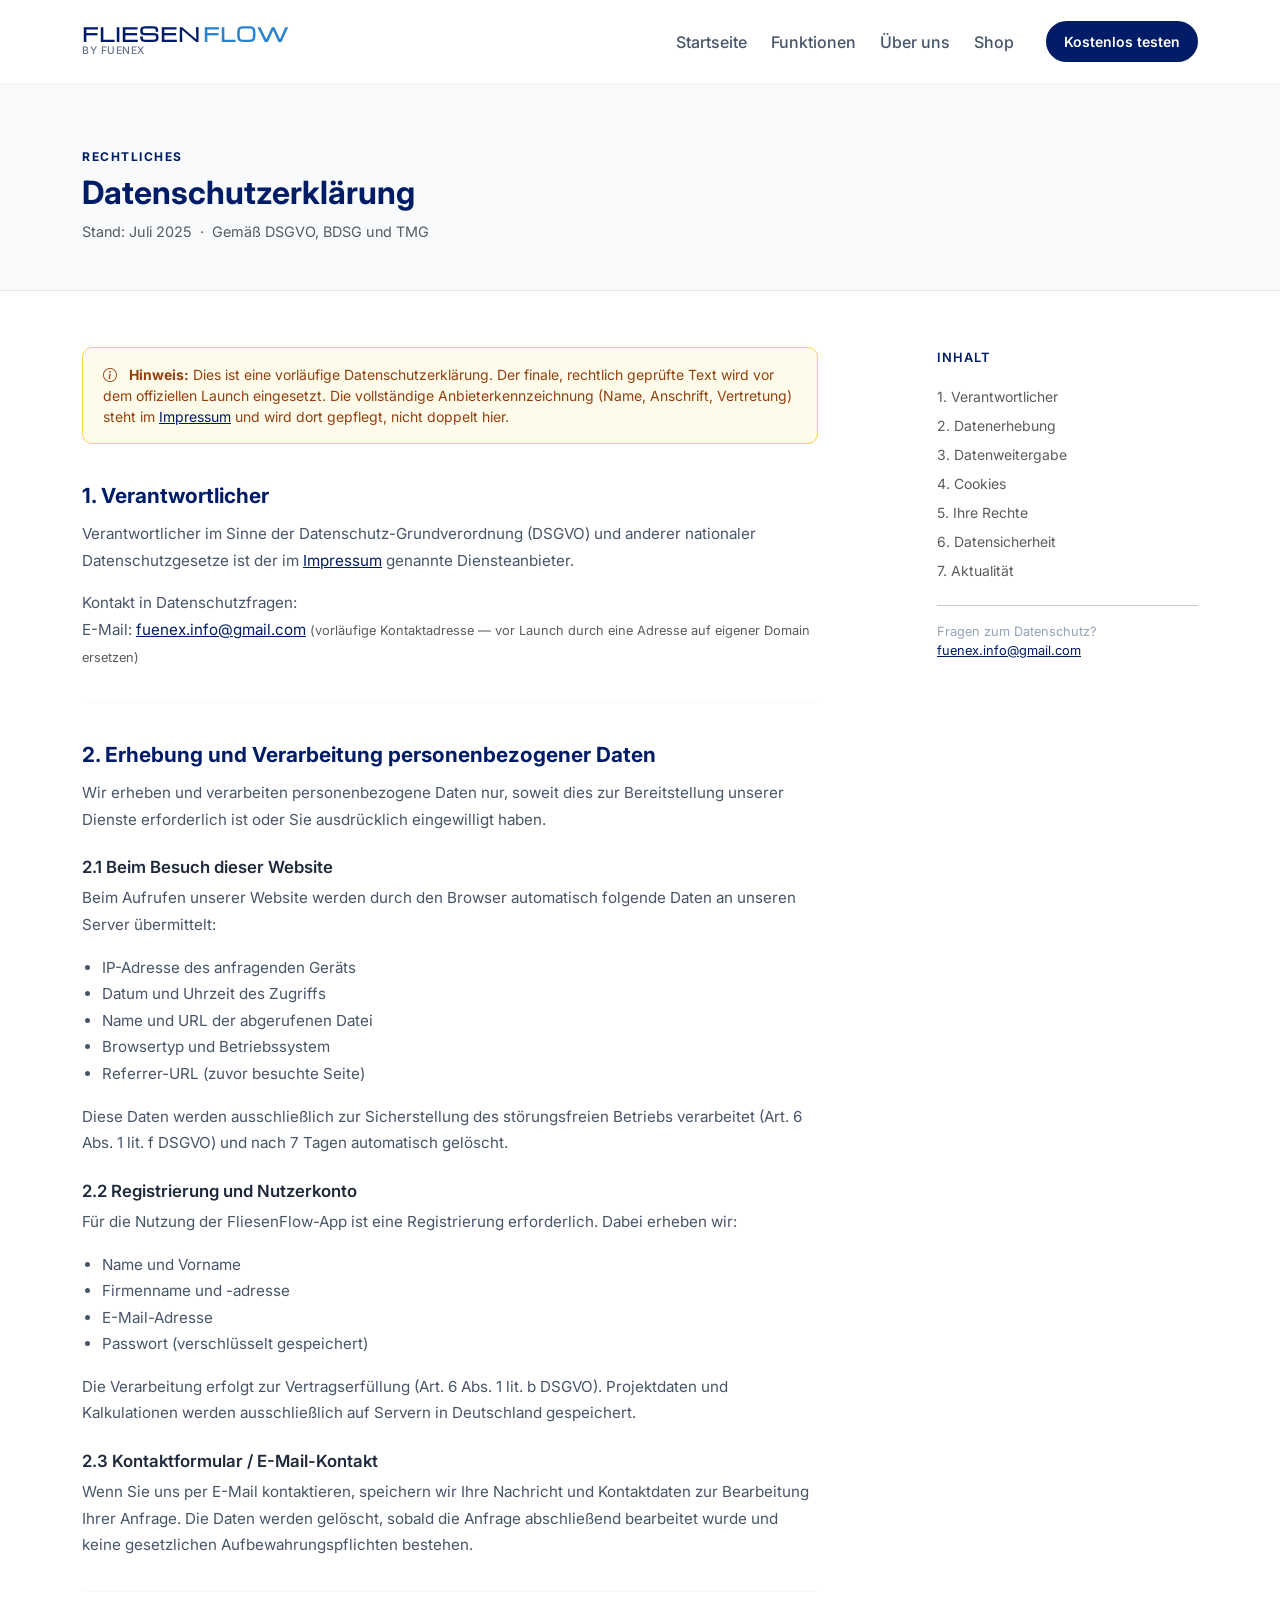
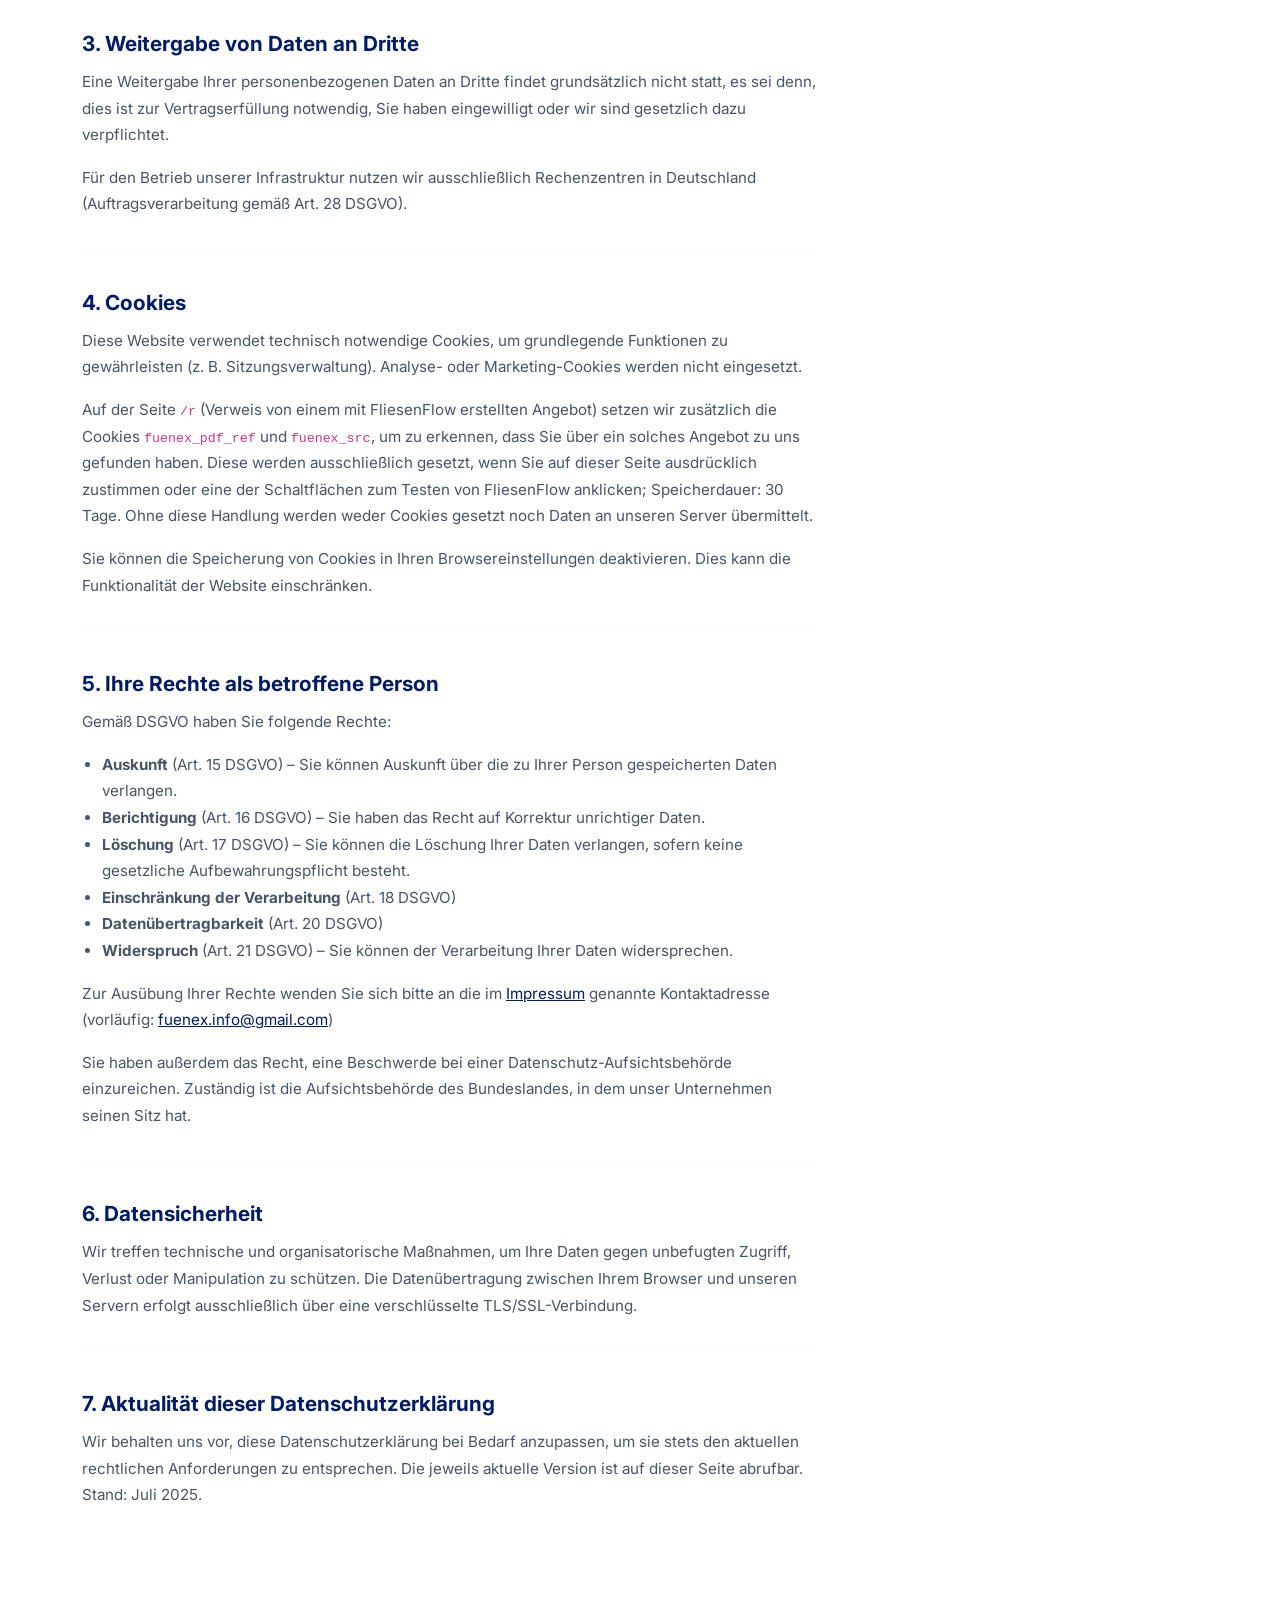
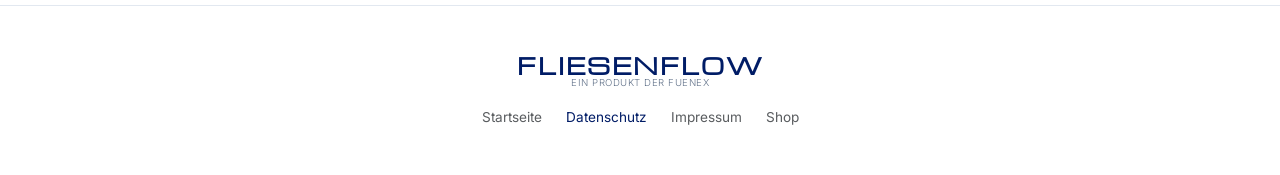
==== commit 0c95e05e: "refactor: split FliesenFlow logo into two-tone design (Fliesen #001C66 + Flow #2782CF), reduce logo " ====
--- a/datenschutz.html
+++ b/datenschutz.html
@@ -4,9 +4,9 @@
 <head>
     <meta charset="UTF-8">
     <meta name="viewport" content="width=device-width, initial-scale=1.0">
-    <title>Datenschutzerklärung | FUENEX</title>
-    <meta name="description" content="Datenschutzerklärung der FUENEX-Plattform – Informationen zur Verarbeitung personenbezogener Daten gemäß DSGVO.">
-    <link rel="canonical" href="https://fuenex.de/datenschutz">
+    <title>Datenschutzerklärung | FliesenFlow</title>
+    <meta name="description" content="Datenschutzerklärung von FliesenFlow – Informationen zur Verarbeitung personenbezogener Daten gemäß DSGVO.">
+    <link rel="canonical" href="https://fliesenflow.de/datenschutz">
     <meta name="robots" content="noindex, follow">
     <link rel="icon" type="image/svg+xml"
         href="data:image/svg+xml,<svg xmlns=%22http://www.w3.org/2000/svg%22 viewBox=%220 0 100 100%22><rect width=%22100%22 height=%22100%22 rx=%2225%22 fill=%22%23001C66%22/><text y=%2272%22 x=%2227%22 font-family=%22Inter, sans-serif%22 font-size=%2265%22 font-weight=%22800%22 fill=%22%23FFFFFF%22>F</text></svg>">
@@ -95,8 +95,8 @@
     <nav class="navbar navbar-expand-lg sticky-navbar">
         <div class="container">
             <a class="navbar-brand d-flex flex-column align-items-start" href="index.html">
-                <span class="brand-logo">FUENEX</span>
-                <span class="brand-sub">Digital Solutions for the Future</span>
+                <span class="brand-logo"><span class="brand-fliesen">Fliesen</span><span class="brand-flow">Flow</span></span>
+                <span class="brand-sub">by fuenex</span>
             </a>
             <button class="navbar-toggler border-0" type="button" data-bs-toggle="collapse" data-bs-target="#navbarNav"
                 aria-controls="navbarNav" aria-expanded="false" aria-label="Toggle navigation">
@@ -197,7 +197,7 @@
 
                     <h3>2.2 Registrierung und Nutzerkonto</h3>
                     <p>
-                        Für die Nutzung der FUENEX-App ist eine Registrierung erforderlich. Dabei erheben wir:
+                        Für die Nutzung der FliesenFlow-App ist eine Registrierung erforderlich. Dabei erheben wir:
                     </p>
                     <ul>
                         <li>Name und Vorname</li>
@@ -241,11 +241,11 @@
                         werden nicht eingesetzt.
                     </p>
                     <p>
-                        Auf der Seite <code>/r</code> (Verweis von einem mit fuenex erstellten Angebot)
+                        Auf der Seite <code>/r</code> (Verweis von einem mit FliesenFlow erstellten Angebot)
                         setzen wir zusätzlich die Cookies <code>fuenex_pdf_ref</code> und
                         <code>fuenex_src</code>, um zu erkennen, dass Sie über ein solches Angebot zu
                         uns gefunden haben. Diese werden ausschließlich gesetzt, wenn Sie auf dieser
-                        Seite ausdrücklich zustimmen oder eine der Schaltflächen zum Testen von fuenex
+                        Seite ausdrücklich zustimmen oder eine der Schaltflächen zum Testen von FliesenFlow
                         anklicken; Speicherdauer: 30 Tage. Ohne diese Handlung werden weder Cookies
                         gesetzt noch Daten an unseren Server übermittelt.
                     </p>
@@ -330,10 +330,10 @@
         <div class="container">
             <div class="d-flex flex-column align-items-center mb-3">
                 <span class="brand-logo"
-                    style="font-weight: 800; font-size: 1.4rem; letter-spacing: 2px; color: var(--primary-color);">FUENEX</span>
+                    style="font-weight: 800; font-size: 1.4rem; letter-spacing: 2px; color: var(--primary-color);">FliesenFlow</span>
                 <span class="brand-sub"
-                    style="font-size: 0.6rem; letter-spacing: 0.5px; text-transform: uppercase; color: #64748b;">Digital
-                    Solutions for the Future</span>
+                    style="font-size: 0.6rem; letter-spacing: 0.5px; text-transform: uppercase; color: #64748b;">Ein
+                    Produkt der fuenex</span>
             </div>
             <div class="d-flex justify-content-center gap-4">
                 <a href="index.html" class="text-muted small text-decoration-none" style="font-size: 0.85rem;">Startseite</a>
--- a/styles.css
+++ b/styles.css
@@ -50,10 +50,19 @@
 
 .navbar-brand .brand-logo {
     font-weight: 800;
-    font-size: 1.6rem;
-    letter-spacing: 2px;
-    color: var(--primary-color);
+    font-size: 1.2rem;
+    letter-spacing: 1px;
     line-height: 1;
+    display: inline-flex;
+    gap: 2px;
+}
+
+.navbar-brand .brand-fliesen {
+    color: var(--primary-color);
+}
+
+.navbar-brand .brand-flow {
+    color: #2782CF;
 }
 
 .navbar-brand .brand-sub {
@@ -67,13 +76,20 @@
 /* --- СТИЛИЗАЦИЯ ЛОГОТИПА ШРИФТОМ MICHROMA --- */
 .brand-logo {
     font-family: 'Michroma', sans-serif;
-    font-size: 1.4rem;
-    /* Шрифт Michroma довольно широкий, поэтому 1.4rem — оптимальный размер */
+    font-size: 1.0rem;
     letter-spacing: 1px;
-    color: var(--primary-color);
     line-height: 1;
     text-transform: uppercase;
-    display: inline-block;
+    display: inline-flex;
+    gap: 2px;
+}
+
+.brand-fliesen {
+    color: var(--primary-color);
+}
+
+.brand-flow {
+    color: #2782CF;
 }
 
 .brand-sub {
@@ -82,6 +98,15 @@
     color: #64748b;
     letter-spacing: 0.5px;
     text-transform: uppercase;
+}
+
+/* На мобильных экранах логотип уменьшаем ещё больше */
+@media (max-width: 575.98px) {
+    .navbar-brand .brand-logo {
+        font-size: 0.85rem;
+        letter-spacing: 0;
+        gap: 1px;
+    }
 }
 
 /* --- ПЕРВЫЙ ЭКРАН (HERO) НА ВЕСЬ ЭКРАН --- */
